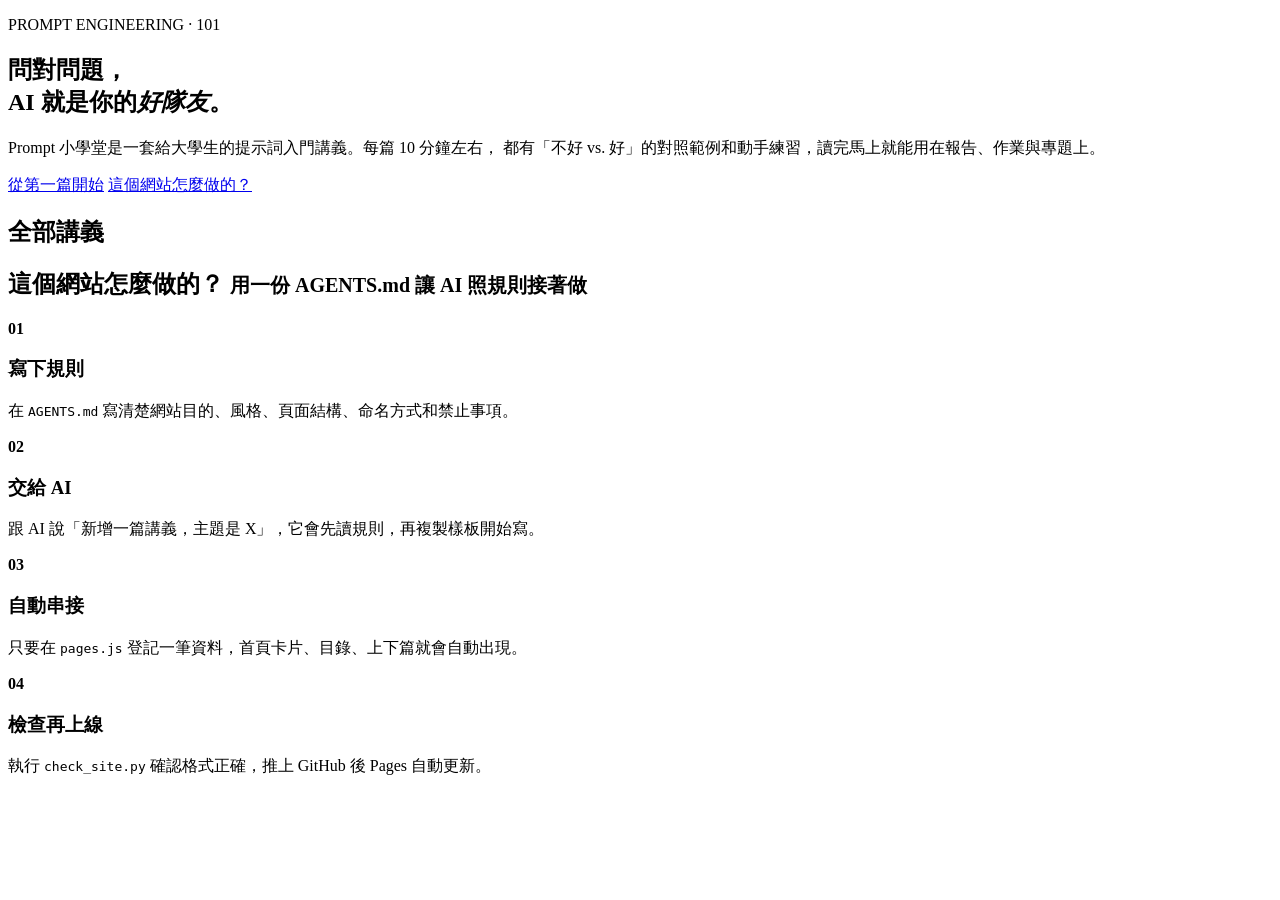
==== index.html @ 2f06bbf6 "Add files via upload" ====
<!DOCTYPE html>
<html lang="zh-Hant-TW">
<head>
  <meta charset="UTF-8">
  <meta name="viewport" content="width=device-width, initial-scale=1">
  <title>Prompt 小學堂｜給大學生的提示詞工程入門講義</title>
  <meta name="description" content="五篇短講義，帶你從零學會寫出好用的提示詞，並學會用 AGENTS.md 讓 AI 照規則協作。">
  <link rel="preconnect" href="https://fonts.googleapis.com">
  <link rel="preconnect" href="https://fonts.gstatic.com" crossorigin>
  <link href="https://fonts.googleapis.com/css2?family=JetBrains+Mono:wght@400;500&family=Noto+Sans+TC:wght@400;500;700&family=Noto+Serif+TC:wght@600;700&display=swap" rel="stylesheet">
  <link rel="stylesheet" href="assets/css/style.css">
</head>
<body class="home" data-root="./">

  <main>
    <section class="home-hero">
      <p class="home-hero__eyebrow">PROMPT ENGINEERING · 101</p>
      <h1>問對問題，<br>AI 就是你的<em>好隊友</em>。</h1>
      <p class="home-hero__lead">
        Prompt 小學堂是一套給大學生的提示詞入門講義。每篇 10 分鐘左右，
        都有「不好 vs. 好」的對照範例和動手練習，讀完馬上就能用在報告、作業與專題上。
      </p>
      <a class="btn" href="lessons/01-what-is-a-prompt.html">從第一篇開始</a>
      <a class="btn btn--ghost" href="#how">這個網站怎麼做的？</a>
    </section>

    <section class="home-section" id="lessons">
      <h2>全部講義 <small id="lesson-count"></small></h2>
      <ul class="lesson-grid" id="lesson-list"></ul>
    </section>

    <section class="home-section" id="how">
      <h2>這個網站怎麼做的？ <small>用一份 AGENTS.md 讓 AI 照規則接著做</small></h2>
      <div class="how-grid">
        <div class="how-step">
          <b>01</b>
          <h3>寫下規則</h3>
          <p>在 <code>AGENTS.md</code> 寫清楚網站目的、風格、頁面結構、命名方式和禁止事項。</p>
        </div>
        <div class="how-step">
          <b>02</b>
          <h3>交給 AI</h3>
          <p>跟 AI 說「新增一篇講義，主題是 X」，它會先讀規則，再複製樣板開始寫。</p>
        </div>
        <div class="how-step">
          <b>03</b>
          <h3>自動串接</h3>
          <p>只要在 <code>pages.js</code> 登記一筆資料，首頁卡片、目錄、上下篇就會自動出現。</p>
        </div>
        <div class="how-step">
          <b>04</b>
          <h3>檢查再上線</h3>
          <p>執行 <code>check_site.py</code> 確認格式正確，推上 GitHub 後 Pages 自動更新。</p>
        </div>
      </div>
    </section>
  </main>

  <script src="assets/js/pages.js"></script>
  <script src="assets/js/site.js"></script>
</body>
</html>
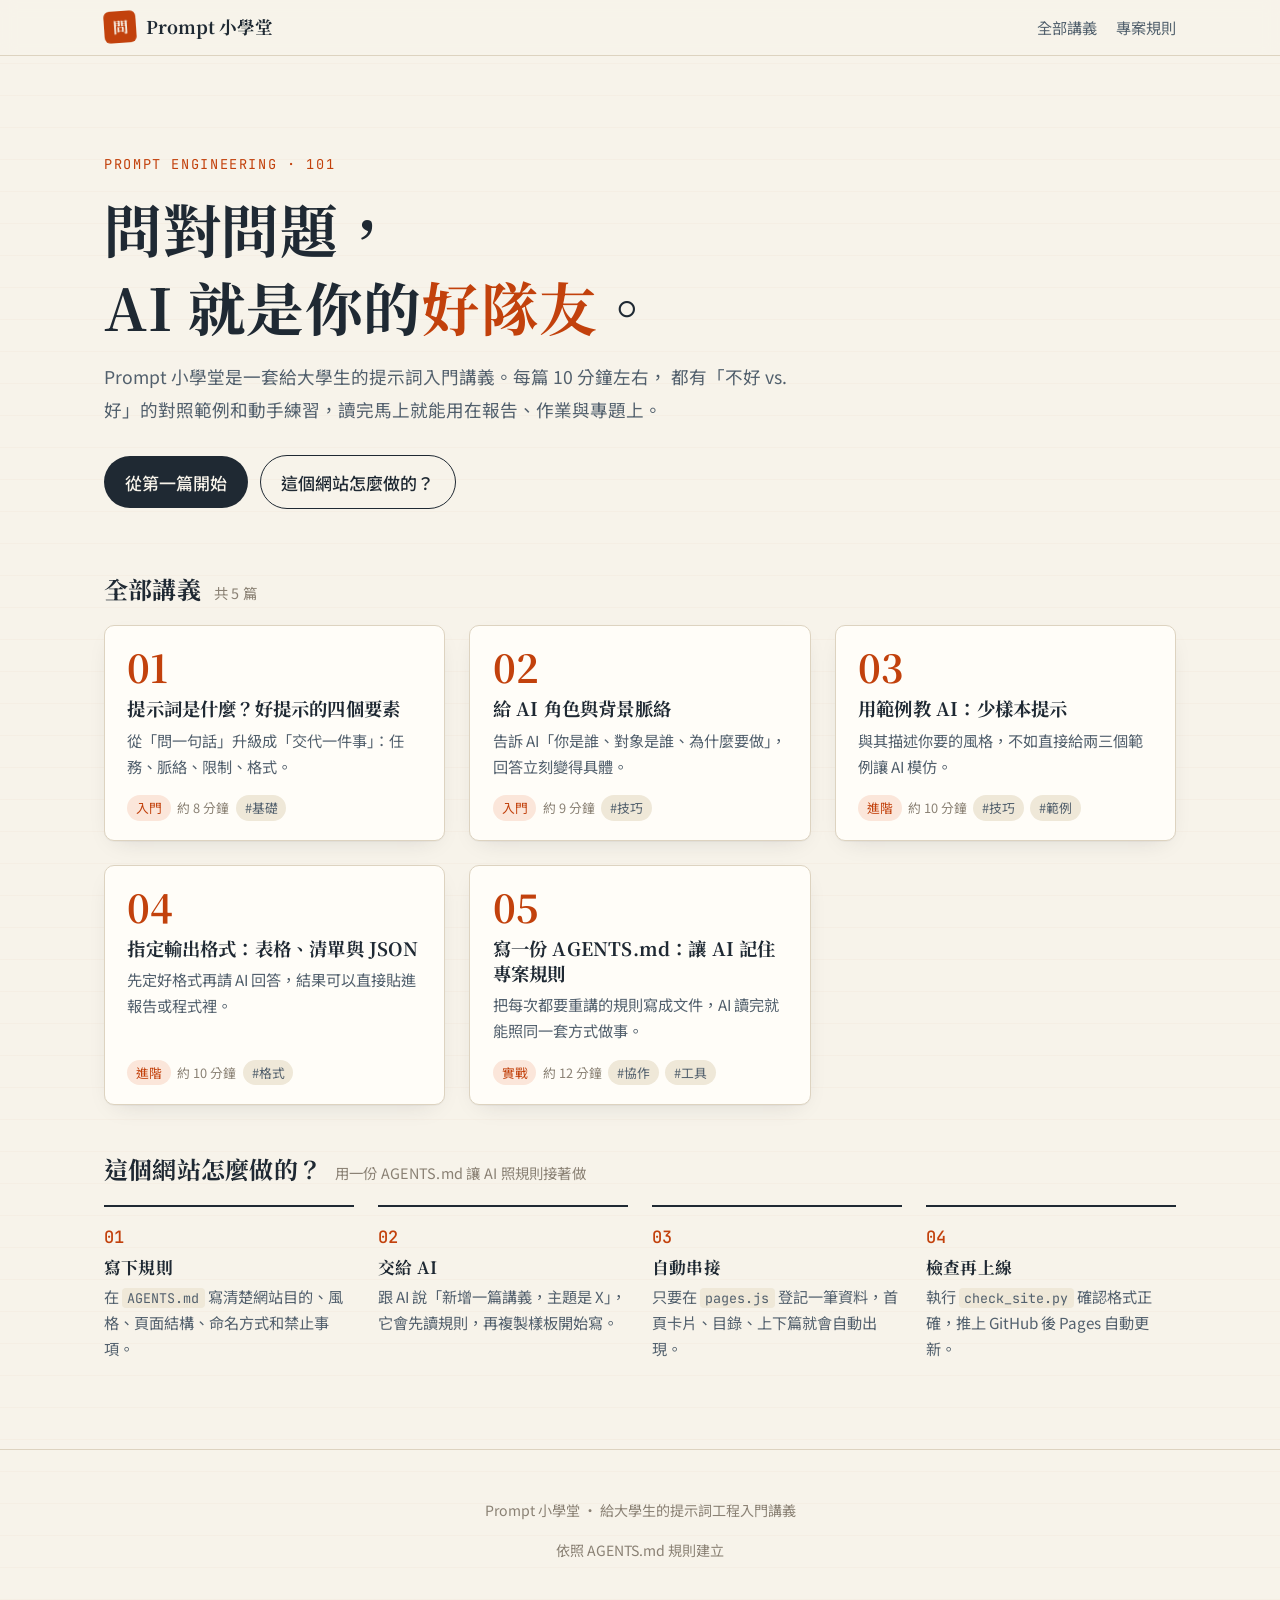
==== commit 9cd2b262: "Add files via upload" ====
--- a/index.html
+++ b/index.html
@@ -8,9 +8,9 @@
   <link rel="preconnect" href="https://fonts.googleapis.com">
   <link rel="preconnect" href="https://fonts.gstatic.com" crossorigin>
   <link href="https://fonts.googleapis.com/css2?family=JetBrains+Mono:wght@400;500&family=Noto+Sans+TC:wght@400;500;700&family=Noto+Serif+TC:wght@600;700&display=swap" rel="stylesheet">
-  <link rel="stylesheet" href="assets/css/style.css">
+  <link rel="stylesheet" href="prompt-school/assets/css/style.css">
 </head>
-<body class="home" data-root="./">
+<body class="home" data-root="./prompt-school/" data-home="./">
 
   <main>
     <section class="home-hero">
@@ -20,7 +20,7 @@
         Prompt 小學堂是一套給大學生的提示詞入門講義。每篇 10 分鐘左右，
         都有「不好 vs. 好」的對照範例和動手練習，讀完馬上就能用在報告、作業與專題上。
       </p>
-      <a class="btn" href="lessons/01-what-is-a-prompt.html">從第一篇開始</a>
+      <a class="btn" href="prompt-school/lessons/01-what-is-a-prompt.html">從第一篇開始</a>
       <a class="btn btn--ghost" href="#how">這個網站怎麼做的？</a>
     </section>
 
@@ -56,7 +56,7 @@
     </section>
   </main>
 
-  <script src="assets/js/pages.js"></script>
-  <script src="assets/js/site.js"></script>
+  <script src="prompt-school/assets/js/pages.js"></script>
+  <script src="prompt-school/assets/js/site.js"></script>
 </body>
 </html>
--- a/prompt-school/assets/css/style.css
+++ b/prompt-school/assets/css/style.css
@@ -0,0 +1,317 @@
+/* ==========================================================
+   Prompt 小學堂 — 全站樣式
+   風格：紙本筆記本（米白紙、深墨字、朱紅印章）
+   規則：所有顏色／字體／間距都從這裡的變數取用（見 AGENTS.md 第 3 節）
+   ========================================================== */
+
+/* ---------- 1. 設計變數 ---------- */
+:root {
+  --paper: #f7f3ea;
+  --paper-deep: #efe8d8;
+  --card: #fffdf8;
+  --ink: #1f2933;
+  --ink-soft: #52606d;
+  --ink-faint: #8a8174;
+  --line: #ddd3c0;
+  --accent: #c2410c;
+  --accent-soft: #fbe6da;
+  --sage: #3f6b5c;
+  --sage-soft: #e3eee8;
+  --rust: #9a3412;
+  --rust-soft: #f6e3da;
+  --code-bg: #2b2620;
+  --code-ink: #f3ead8;
+
+  --font-serif: "Noto Serif TC", "Songti TC", serif;
+  --font-sans: "Noto Sans TC", "PingFang TC", "Microsoft JhengHei", sans-serif;
+  --font-mono: "JetBrains Mono", ui-monospace, Menlo, Consolas, monospace;
+
+  --radius: 10px;
+  --radius-sm: 6px;
+  --shadow: 0 1px 0 rgba(31, 41, 51, .04), 0 8px 24px -12px rgba(31, 41, 51, .18);
+  --measure: 72ch;
+  --gap: clamp(1rem, 2.5vw, 1.5rem);
+}
+
+/* ---------- 2. 基礎 ---------- */
+*, *::before, *::after { box-sizing: border-box; }
+html { scroll-behavior: smooth; scroll-padding-top: 5rem; }
+body {
+  margin: 0;
+  background-color: var(--paper);
+  /* 筆記本橫線 */
+  background-image: linear-gradient(transparent 31px, rgba(194, 65, 12, .045) 32px);
+  background-size: 100% 32px;
+  color: var(--ink);
+  font-family: var(--font-sans);
+  font-size: 17px;
+  line-height: 1.85;
+  -webkit-font-smoothing: antialiased;
+}
+h1, h2, h3 { font-family: var(--font-serif); line-height: 1.35; letter-spacing: .01em; }
+a { color: var(--accent); text-underline-offset: 3px; }
+a:hover { text-decoration-thickness: 2px; }
+code {
+  font-family: var(--font-mono);
+  font-size: .88em;
+  background: var(--paper-deep);
+  padding: .1em .4em;
+  border-radius: 4px;
+}
+::selection { background: var(--accent-soft); }
+
+/* ---------- 3. 頁首／頁尾（由 site.js 產生） ---------- */
+.site-header {
+  position: sticky; top: 0; z-index: 20;
+  background: rgba(247, 243, 234, .92);
+  backdrop-filter: blur(8px);
+  border-bottom: 1px solid var(--line);
+}
+.site-header__inner {
+  max-width: 1120px; margin: 0 auto;
+  display: flex; align-items: center; justify-content: space-between; gap: 1rem;
+  padding: .7rem var(--gap);
+}
+.brand {
+  display: flex; align-items: center; gap: .6rem;
+  color: var(--ink); text-decoration: none;
+  font-family: var(--font-serif); font-weight: 700; font-size: 1.1rem;
+}
+.brand__seal {
+  display: grid; place-items: center;
+  width: 2rem; height: 2rem;
+  background: var(--accent); color: var(--paper);
+  border-radius: 6px; transform: rotate(-4deg);
+  font-size: .95rem;
+}
+.site-nav { display: flex; gap: 1.2rem; font-size: .95rem; }
+.brand, .site-nav a { white-space: nowrap; }
+.site-nav a { color: var(--ink-soft); text-decoration: none; }
+.site-nav a:hover, .site-nav a[aria-current="page"] { color: var(--accent); }
+.progress {
+  position: absolute; left: 0; bottom: -1px; height: 2px; width: 0;
+  background: var(--accent); transition: width .1s linear;
+}
+.site-footer {
+  border-top: 1px solid var(--line);
+  margin-top: 4rem; padding: 2rem var(--gap);
+  text-align: center; color: var(--ink-faint); font-size: .88rem;
+}
+
+/* ---------- 4. 首頁 ---------- */
+.home-hero {
+  max-width: 1120px; margin: 0 auto;
+  padding: clamp(3rem, 8vw, 6rem) var(--gap) 2.5rem;
+}
+.home-hero__eyebrow {
+  font-family: var(--font-mono); font-size: .85rem;
+  color: var(--accent); letter-spacing: .12em; margin: 0 0 .8rem;
+}
+.home-hero h1 { font-size: clamp(2.2rem, 6vw, 3.6rem); margin: 0 0 1rem; }
+.home-hero h1 em { font-style: normal; color: var(--accent); }
+.home-hero__lead { max-width: 40em; color: var(--ink-soft); font-size: 1.1rem; margin: 0 0 1.8rem; }
+.btn {
+  display: inline-block; padding: .65rem 1.3rem;
+  background: var(--ink); color: var(--paper);
+  border-radius: 999px; text-decoration: none; font-weight: 500;
+}
+.btn:hover { background: var(--accent); }
+.btn--ghost { background: transparent; color: var(--ink); border: 1px solid var(--ink); margin-left: .5rem; }
+.btn--ghost:hover { background: var(--ink); color: var(--paper); }
+
+.home-section { max-width: 1120px; margin: 0 auto; padding: 1.5rem var(--gap); }
+.home-section > h2 { font-size: 1.5rem; margin: 0 0 1.2rem; display: flex; align-items: baseline; gap: .8rem; }
+.home-section > h2 small { font-family: var(--font-sans); font-weight: 400; font-size: .9rem; color: var(--ink-faint); }
+
+.lesson-grid {
+  display: grid; gap: var(--gap);
+  grid-template-columns: repeat(auto-fill, minmax(280px, 1fr));
+  list-style: none; padding: 0; margin: 0;
+}
+.lesson-card {
+  position: relative; height: 100%;
+  display: flex; flex-direction: column;
+  background: var(--card); border: 1px solid var(--line); border-radius: var(--radius);
+  padding: 1.4rem 1.4rem 1.2rem; box-shadow: var(--shadow);
+  text-decoration: none; color: inherit;
+  transition: transform .15s ease, border-color .15s ease;
+}
+.lesson-card:hover { transform: translateY(-3px); border-color: var(--accent); }
+.lesson-card__no {
+  font-family: var(--font-serif); font-size: 2.4rem; font-weight: 700;
+  color: var(--accent); line-height: 1; margin-bottom: .6rem;
+}
+.lesson-card h3 { font-size: 1.15rem; margin: 0 0 .4rem; }
+.lesson-card p { margin: 0 0 1rem; color: var(--ink-soft); font-size: .95rem; line-height: 1.7; flex: 1; }
+.lesson-card__read {
+  position: absolute; top: 1.2rem; right: 1.2rem;
+  font-size: .75rem; color: var(--sage); border: 1px solid var(--sage);
+  padding: 0 .5rem; border-radius: 999px;
+}
+
+.meta { display: flex; flex-wrap: wrap; gap: .4rem; align-items: center; font-size: .8rem; color: var(--ink-faint); }
+.tag {
+  background: var(--paper-deep); color: var(--ink-soft);
+  padding: .05rem .55rem; border-radius: 999px;
+}
+.tag--level { background: var(--accent-soft); color: var(--accent); }
+
+.how-grid { display: grid; gap: var(--gap); grid-template-columns: repeat(auto-fit, minmax(220px, 1fr)); }
+.how-step { border-top: 2px solid var(--ink); padding-top: .8rem; }
+.how-step b { font-family: var(--font-mono); color: var(--accent); font-weight: 500; }
+.how-step h3 { margin: .2rem 0 .3rem; font-size: 1.05rem; }
+.how-step p { margin: 0; color: var(--ink-soft); font-size: .95rem; line-height: 1.7; }
+
+/* ---------- 5. 講義頁 ---------- */
+.lesson-main {
+  max-width: 1120px; margin: 0 auto;
+  display: grid; gap: 3rem;
+  grid-template-columns: minmax(0, 1fr) 220px;
+  padding: 2.5rem var(--gap) 0;
+}
+.lesson-article { max-width: var(--measure); min-width: 0; }
+.lesson-hero { padding-bottom: 1.5rem; border-bottom: 1px dashed var(--line); margin-bottom: 1rem; }
+.lesson-no {
+  display: inline-block; margin: 0 0 .6rem;
+  font-family: var(--font-mono); font-size: .8rem; letter-spacing: .12em; text-transform: uppercase;
+  color: var(--paper); background: var(--accent);
+  padding: .1rem .6rem; border-radius: 4px; transform: rotate(-2deg);
+}
+.lesson-hero h1 { font-size: clamp(1.8rem, 4.5vw, 2.6rem); margin: 0 0 .6rem; }
+.lesson-lead { font-size: 1.1rem; color: var(--ink-soft); margin: 0 0 1rem; }
+
+.lesson-article section { padding-top: 1.2rem; }
+.lesson-article h2 {
+  font-size: 1.45rem; margin: 1.5rem 0 .8rem;
+  display: flex; align-items: center; gap: .6rem;
+}
+.lesson-article h2::before {
+  content: ""; width: .55rem; height: .55rem; flex: none;
+  background: var(--accent); border-radius: 2px; transform: rotate(45deg);
+}
+.lesson-article h3 { font-size: 1.1rem; margin: 1.4rem 0 .4rem; }
+.lesson-article p, .lesson-article li { max-width: var(--measure); }
+.lesson-article ul, .lesson-article ol { padding-left: 1.3rem; }
+.lesson-article li { margin: .25rem 0; }
+#goals ul { list-style: none; padding: 0; }
+#goals li { padding-left: 1.6rem; position: relative; }
+#goals li::before { content: "□"; position: absolute; left: 0; color: var(--accent); }
+
+/* 側邊目錄 */
+.toc { position: sticky; top: 5.5rem; align-self: start; font-size: .9rem; }
+.toc__title { font-family: var(--font-mono); font-size: .75rem; letter-spacing: .12em; color: var(--ink-faint); margin: 0 0 .6rem; }
+.toc ol { list-style: none; margin: 0; padding: 0; border-left: 1px solid var(--line); }
+.toc a { display: block; padding: .25rem 0 .25rem .9rem; margin-left: -1px; color: var(--ink-soft); text-decoration: none; border-left: 2px solid transparent; }
+.toc a:hover { color: var(--ink); }
+.toc a.is-active { color: var(--accent); border-left-color: var(--accent); }
+.toc .meta { margin-top: 1.2rem; }
+
+/* 上一篇／下一篇 */
+.pager { display: grid; grid-template-columns: 1fr 1fr; gap: var(--gap); margin-top: 3rem; }
+.pager a {
+  display: block; padding: 1rem 1.2rem;
+  border: 1px solid var(--line); border-radius: var(--radius); background: var(--card);
+  text-decoration: none; color: var(--ink);
+}
+.pager a:hover { border-color: var(--accent); }
+.pager small { display: block; color: var(--ink-faint); font-size: .8rem; }
+.pager .pager__next { text-align: right; grid-column: 2; }
+
+/* ---------- 6. 元件（新增元件請放在這一區，並更新 AGENTS.md 第 4 節） ---------- */
+
+/* 6-1 提示框 .callout */
+.callout {
+  margin: 1.4rem 0; padding: 1rem 1.2rem;
+  border-left: 4px solid var(--ink-soft); background: var(--card);
+  border-radius: 0 var(--radius-sm) var(--radius-sm) 0;
+}
+.callout > strong { display: block; font-size: .9rem; margin-bottom: .2rem; }
+.callout p { margin: .2rem 0; }
+.callout--tip  { border-color: var(--sage); background: var(--sage-soft); }
+.callout--tip > strong { color: var(--sage); }
+.callout--warn { border-color: var(--rust); background: var(--rust-soft); }
+.callout--warn > strong { color: var(--rust); }
+.callout--note { border-color: var(--accent); background: var(--accent-soft); }
+.callout--note > strong { color: var(--accent); }
+
+/* 6-2 提示詞區塊 .prompt-box（site.js 會自動加上複製按鈕） */
+.prompt-wrap { position: relative; margin: 1rem 0; }
+.prompt-box {
+  margin: 1rem 0; padding: 2.1rem 1.1rem 1rem;
+  background: var(--code-bg); color: var(--code-ink);
+  font-family: var(--font-mono); font-size: .86rem; line-height: 1.75;
+  border-radius: var(--radius-sm);
+  white-space: pre-wrap; word-break: break-word; overflow-x: auto;
+  position: relative;
+}
+.prompt-wrap .prompt-box { margin: 0; }
+.prompt-box::before {
+  content: attr(data-label);
+  position: absolute; top: .55rem; left: 1.1rem;
+  font-size: .7rem; letter-spacing: .1em; color: #b8a98f;
+}
+.prompt-box:not([data-label])::before { content: "PROMPT"; }
+.copy-btn {
+  position: absolute; top: .45rem; right: .5rem;
+  font: inherit; font-size: .72rem; cursor: pointer;
+  background: rgba(255, 255, 255, .08); color: var(--code-ink);
+  border: 1px solid rgba(255, 255, 255, .18); border-radius: 4px; padding: .1rem .6rem;
+}
+.copy-btn:hover { background: rgba(255, 255, 255, .18); }
+
+/* 6-3 好壞對照 .compare */
+.compare { display: grid; grid-template-columns: 1fr 1fr; gap: 1rem; margin: 1.4rem 0; align-items: start; }
+.compare > div { border-radius: var(--radius); padding: .9rem 1rem 1rem; min-width: 0; }
+.compare h3 { margin: 0 0 .2rem; font-size: 1rem; display: flex; align-items: center; gap: .4rem; }
+.compare p { font-size: .93rem; line-height: 1.7; margin: .6rem 0 0; }
+.compare .prompt-wrap, .compare .prompt-box { margin: .6rem 0 0; }
+.compare__bad  { background: var(--rust-soft); border: 1px solid #ecc7b5; }
+.compare__bad h3  { color: var(--rust); }
+.compare__bad h3::before  { content: "✕"; }
+.compare__good { background: var(--sage-soft); border: 1px solid #c3d8cd; }
+.compare__good h3 { color: var(--sage); }
+.compare__good h3::before { content: "✓"; }
+
+/* 6-4 練習題 .exercise */
+.exercise {
+  margin: 1.2rem 0; padding: 1rem 1.2rem;
+  background: var(--card); border: 1px dashed var(--accent); border-radius: var(--radius);
+}
+.exercise__q { margin: 0 0 .6rem; }
+.exercise__q strong { color: var(--accent); margin-right: .4rem; }
+.exercise details summary { cursor: pointer; color: var(--accent); font-weight: 500; font-size: .95rem; }
+.exercise details[open] summary { margin-bottom: .4rem; }
+
+/* 6-5 重點回顧 .recap */
+.recap { list-style: none; padding: 0 !important; counter-reset: recap; }
+.recap li {
+  counter-increment: recap; position: relative;
+  padding: .7rem 1rem .7rem 3rem; margin: .5rem 0;
+  background: var(--card); border: 1px solid var(--line); border-radius: var(--radius-sm);
+}
+.recap li::before {
+  content: counter(recap);
+  position: absolute; left: 1rem; top: .7rem;
+  font-family: var(--font-serif); font-weight: 700; color: var(--accent);
+}
+
+/* 6-6 表格 */
+.lesson-article table { width: 100%; border-collapse: collapse; margin: 1rem 0; font-size: .93rem; background: var(--card); }
+.lesson-article th, .lesson-article td { border: 1px solid var(--line); padding: .5rem .7rem; text-align: left; vertical-align: top; }
+.lesson-article th { background: var(--paper-deep); font-weight: 600; }
+
+/* ---------- 7. 響應式 ---------- */
+@media (max-width: 900px) {
+  .lesson-main { grid-template-columns: 1fr; }
+  .toc { display: none; }
+}
+@media (max-width: 640px) {
+  body { font-size: 16px; }
+  .compare { grid-template-columns: 1fr; }
+  .pager { grid-template-columns: 1fr; }
+  .pager .pager__next { grid-column: 1; }
+  .site-nav { gap: .75rem; font-size: .85rem; }
+  .brand { font-size: 1rem; gap: .45rem; }
+  .brand__seal { width: 1.75rem; height: 1.75rem; font-size: .85rem; }
+  .btn--ghost { margin: .6rem 0 0; }
+}
